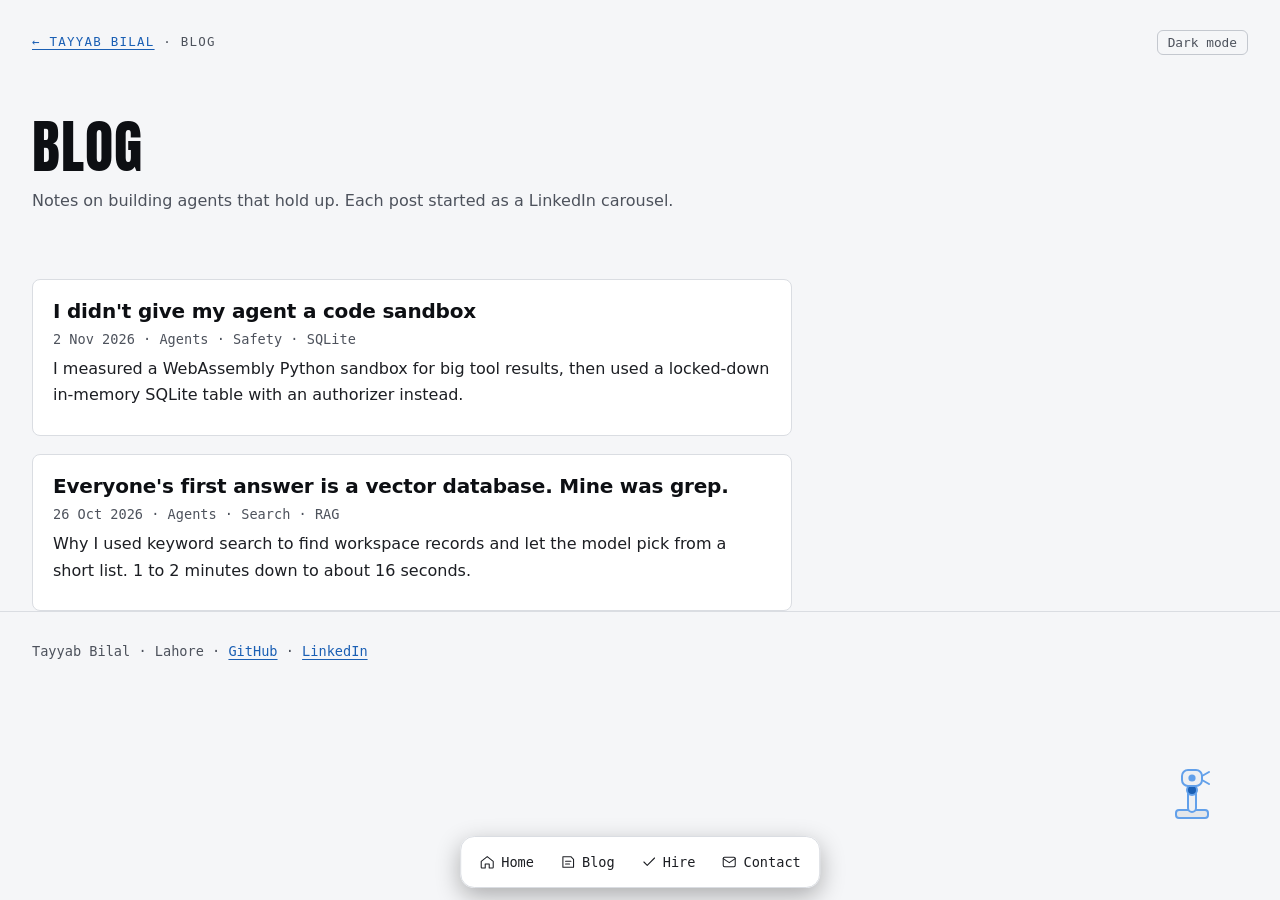
==== blog/index.html @ d3e5bed2 "Blog: posts page, grep-first and no-code-sandbox posts with slides, template; Latest writing on home" ====
<!doctype html>
<html lang="en">
<head>
<meta charset="utf-8">
<meta name="viewport" content="width=device-width, initial-scale=1">
<title>Blog | Tayyab Bilal</title>
<meta name="description" content="Notes on building AI agents that act on real systems safely: search, sandboxes, evaluation and cost.">
<meta property="og:type" content="website">
<meta property="og:title" content="Blog | Tayyab Bilal">
<meta property="og:description" content="Notes on building AI agents that act on real systems safely: search, sandboxes, evaluation and cost.">
<meta property="og:url" content="https://tayyab-bilal.github.io/blog/index.html">
<meta property="og:image" content="https://tayyab-bilal.github.io/assets/og.png">
<meta property="og:image:width" content="1200">
<meta property="og:image:height" content="630">
<meta name="twitter:card" content="summary_large_image">
<meta name="bolt-api" content="https://bolt.tayyaib055766.workers.dev">
<meta name="theme-color" content="#121316">
<script>try{var t=localStorage.getItem("theme");if(t)document.documentElement.dataset.theme=t}catch(e){}</script>
<link rel="icon" href="../assets/favicon.svg" type="image/svg+xml">
<link rel="preconnect" href="https://fonts.googleapis.com">
<link rel="preconnect" href="https://fonts.gstatic.com" crossorigin>
<link href="https://fonts.googleapis.com/css2?family=Anton&family=Ubuntu+Sans:wght@400;500;600&family=Ubuntu+Sans+Mono:wght@400;500&display=swap" rel="stylesheet">
<link rel="stylesheet" href="../assets/style.css?v=20261102">
</head>
<body class="blog">
<a class="skip" href="#main">Skip to content</a>
<main id="main">
<div class="wrap">
  <div class="topbar" style="padding-top:20px"><p class="eyebrow label-mono"><a href="../index.html">&larr; Tayyab Bilal</a> · Blog</p><button class="theme-toggle" id="theme-toggle" type="button" aria-label="Switch light or dark theme">Light mode</button></div>
  <div class="blog-head">
    <h1>Blog</h1>
    <p class="lede">Notes on building agents that hold up. Each post started as a LinkedIn carousel.</p>
  </div>
  <!-- ADD NEW POSTS AT THE TOP of this list (newest first). Copy a whole <li>. -->
  <ul class="post-list">
      <li class="post panel hud">
        <h2><a href="no-code-sandbox.html">I didn't give my agent a code sandbox</a></h2>
        <p class="meta"><time datetime="2026-11-02">2 Nov 2026</time> · Agents · Safety · SQLite</p>
        <p>I measured a WebAssembly Python sandbox for big tool results, then used a locked-down in-memory SQLite table with an authorizer instead.</p>
      </li>
      <li class="post panel hud">
        <h2><a href="grep-first.html">Everyone's first answer is a vector database. Mine was grep.</a></h2>
        <p class="meta"><time datetime="2026-10-26">26 Oct 2026</time> · Agents · Search · RAG</p>
        <p>Why I used keyword search to find workspace records and let the model pick from a short list. 1 to 2 minutes down to about 16 seconds.</p>
      </li>
  </ul>
</div>
</main>
<footer>
  <div class="wrap">Tayyab Bilal · Lahore · <a href="https://github.com/Tayyab-Bilal">GitHub</a> · <a href="https://www.linkedin.com/in/tayyab-bilal-tdev/">LinkedIn</a></div>
</footer>
<nav class="dock" aria-label="Site">
  <a href="../index.html"><svg viewBox="0 0 24 24" aria-hidden="true"><path d="M3 11l9-7 9 7v9a1 1 0 0 1-1 1h-5v-6h-6v6H4a1 1 0 0 1-1-1z"/></svg><span>Home</span></a>
  <a href="../blog/index.html"><svg viewBox="0 0 24 24" aria-hidden="true"><path d="M4 4h12l4 4v12H4z"/><path d="M8 11h8M8 15h6"/></svg><span>Blog</span></a>
  <a href="../work.html"><svg viewBox="0 0 24 24" aria-hidden="true"><path d="M4 12l5 5L20 6"/></svg><span>Hire</span></a>
  <a href="../index.html#contact"><svg viewBox="0 0 24 24" aria-hidden="true"><rect x="3" y="5" width="18" height="14" rx="2"/><path d="M3 7l9 6 9-6"/></svg><span>Contact</span></a>
</nav>
<script src="../assets/blog.js"></script>
<script src="../assets/bolt-lines.js?v=20261031"></script>
<script src="../assets/pet.js?v=20261031"></script>
</body>
</html>
---- assets/style.css ----
/* Dark by default (soft charcoal), light mode via toggle or system setting. One Yaru blue accent family. */
:root {
  --bg: #121316;
  --surface: rgba(32, 34, 40, .78);
  --surface-solid: #1a1c21;
  --surface-2: #22252b;
  --surface-3: #2a2d34;
  --line: #30333b;
  --line-2: #3e424b;
  --text: #e6e6e6;
  --text-2: #c2c5cb;
  --white: #ffffff;
  --blue: #3584e4;
  --blue-light: #62a0ea;
  --blue-deep: #1a5fb4;
  --glow: rgba(53, 132, 228, .35);
  --amber: #e5a50a;
  --grid: rgba(255, 255, 255, .03);
  --link: #62a0ea;
  --dock-bg: rgba(26, 28, 33, .96);
  --display: "Anton", "Oswald", Impact, "Arial Narrow", sans-serif;
  --sans: "Ubuntu Sans", "Ubuntu", system-ui, -apple-system, "Segoe UI", sans-serif;
  --mono: "Ubuntu Sans Mono", "Ubuntu Mono", ui-monospace, Menlo, monospace;
  --dock-h: 52px;
  color-scheme: dark;
}
:root[data-theme="light"] {
  --bg: #f5f6f8; --surface: rgba(255, 255, 255, .9); --surface-solid: #ffffff; --surface-2: #eef0f3; --surface-3: #e3e6ea;
  --line: #dadde2; --line-2: #c4c8cf; --text: #1c1e23; --text-2: #4d525c; --white: #0d0f13;
  --glow: rgba(26, 95, 180, .18); --amber: #9a6700; --grid: rgba(0, 0, 0, .035); --link: #1a5fb4; --dock-bg: rgba(255, 255, 255, .97);
  color-scheme: light;
}
@media (prefers-color-scheme: light) {
  :root:not([data-theme="dark"]) {
    --bg: #f5f6f8; --surface: rgba(255, 255, 255, .9); --surface-solid: #ffffff; --surface-2: #eef0f3; --surface-3: #e3e6ea;
    --line: #dadde2; --line-2: #c4c8cf; --text: #1c1e23; --text-2: #4d525c; --white: #0d0f13;
    --glow: rgba(26, 95, 180, .18); --amber: #9a6700; --grid: rgba(0, 0, 0, .035); --link: #1a5fb4; --dock-bg: rgba(255, 255, 255, .97);
    color-scheme: light;
  }
}

* { box-sizing: border-box; }
html { -webkit-text-size-adjust: 100%; scroll-behavior: smooth; scroll-padding-bottom: calc(var(--dock-h) + 40px); }
@media (prefers-reduced-motion: reduce) { html { scroll-behavior: auto; } }
body {
  margin: 0; background: var(--bg); color: var(--text);
  font: 16px/1.65 var(--sans); overflow-wrap: break-word;
  padding-bottom: calc(var(--dock-h) + 40px + env(safe-area-inset-bottom));
}
a { color: var(--link); text-underline-offset: 3px; }
a:hover { text-decoration-thickness: 2px; }
:focus-visible { outline: 2px solid var(--blue-light); outline-offset: 3px; border-radius: 3px; box-shadow: 0 0 0 5px var(--glow); }
img { max-width: 100%; height: auto; display: block; }
code, .mono { font-family: var(--mono); font-size: .92em; }

.wrap { max-width: 1280px; margin: 0 auto; padding: 0 16px; }
@media (min-width: 720px) { .wrap { padding: 0 32px; } }

.skip { position: absolute; left: -999px; top: 8px; background: var(--surface-solid); padding: 8px 12px; z-index: 30; }
.skip:focus { left: 8px; }

h1, h2, h3 { margin: 0; line-height: 1.1; }
h1 { font-family: var(--display); font-weight: 400; text-transform: uppercase; letter-spacing: .02em; font-size: clamp(2.8rem, 8vw, 5.4rem); line-height: .95; color: var(--white); }
h2 { font-family: var(--sans); font-weight: 600; font-size: clamp(1.6rem, 4vw, 2.1rem); letter-spacing: -.01em; margin-bottom: 10px; color: var(--white); }
h3 { font-family: var(--sans); font-weight: 600; font-size: 1.2rem; }
.label-mono, .kicker, legend, dl.report dt, .results-title {
  font-family: var(--mono); font-size: .78rem; text-transform: uppercase; letter-spacing: .1em; color: var(--text-2); font-weight: 400;
}
section { padding: 64px 0; position: relative; }
.lede { color: var(--text-2); max-width: 64ch; margin: 0 0 32px; }

/* Section divider: a short blue speed slash, then a hairline. */
section + section::before {
  content: ""; position: absolute; top: 0; left: 50%; width: min(1216px, calc(100% - 32px)); height: 2px;
  transform: translateX(-50%) skewX(-30deg);
  background: linear-gradient(90deg, var(--blue) 0 72px, transparent 72px 82px, var(--blue-deep) 82px 96px, transparent 96px 110px, var(--line) 110px 100%);
}

/* Hero */
.hero {
  padding: 72px 0 56px;
  background-image:
    radial-gradient(900px 520px at 78% 30%, rgba(53, 132, 228, .16), transparent 70%),
    radial-gradient(600px 400px at 10% 0%, rgba(98, 160, 234, .07), transparent 70%),
    linear-gradient(var(--grid) 1px, transparent 1px), linear-gradient(90deg, var(--grid) 1px, transparent 1px);
  background-size: auto, auto, 40px 40px, 40px 40px;
}
.hero-grid { display: grid; gap: 40px; align-items: center; }
@media (min-width: 1100px) { .hero-grid { grid-template-columns: 1.05fr .95fr; gap: 56px; } }
.console { margin: 0; overflow: hidden; box-shadow: 0 30px 80px rgba(0, 0, 0, .35), 0 0 0 1px rgba(98, 160, 234, .12); }
.console-bar { display: flex; align-items: center; gap: 7px; padding: 10px 14px; border-bottom: 1px solid var(--line); background: var(--surface-2); }
.console-bar span { width: 10px; height: 10px; border-radius: 50%; background: var(--line-2); }
.console-bar span:first-child { background: var(--blue); }
.console-bar em { margin-left: auto; font: .75rem var(--mono); font-style: normal; color: var(--text-2); }
.console-lines { list-style: none; margin: 0; padding: 18px 20px 20px; font: .9rem/1.6 var(--mono); }
.console-lines li { padding: 5px 0 5px 26px; position: relative; color: var(--text); }
.console-lines li::before { position: absolute; left: 0; width: 18px; text-align: center; content: "›"; color: var(--text-2); }
.console-lines li.ok::before { content: "✓"; color: #57e389; }
.console-lines li.hold::before { content: "⏸"; color: var(--amber); }
.console-lines li.block::before { content: "✕"; color: #f66151; }
.console-lines li.done { margin-top: 6px; padding-top: 10px; border-top: 1px dashed var(--line-2); }
.console-lines li.done::before { content: "●"; color: var(--link); top: 10px; }
.console-lines b { color: var(--white); font-weight: 500; }
@media (prefers-reduced-motion: no-preference) {
  .console-lines li { opacity: 0; animation: line-in .35s ease-out forwards; }
  .console-lines li:nth-child(1) { animation-delay: .3s; } .console-lines li:nth-child(2) { animation-delay: .7s; }
  .console-lines li:nth-child(3) { animation-delay: 1.1s; } .console-lines li:nth-child(4) { animation-delay: 1.5s; }
  .console-lines li:nth-child(5) { animation-delay: 1.9s; } .console-lines li:nth-child(6) { animation-delay: 2.6s; }
  .console-lines li:nth-child(7) { animation-delay: 3.0s; } .console-lines li:nth-child(8) { animation-delay: 3.5s; }
  @keyframes line-in { from { opacity: 0; transform: translateX(-6px); } to { opacity: 1; transform: none; } }
}
.topbar { display: flex; justify-content: space-between; align-items: center; gap: 12px; margin: 0 0 14px; }
.hero .eyebrow { margin: 0; }
.theme-toggle { font: .8rem var(--mono); color: var(--text-2); background: transparent; border: 1px solid var(--line-2); border-radius: 6px; padding: 4px 10px; cursor: pointer; white-space: nowrap; }
.theme-toggle:hover { color: var(--text); background: var(--surface-2); }
.hero .history { color: var(--text-2); font-size: .95rem; margin: 0 0 20px; }
.hero .history strong { color: var(--text); font-weight: 600; }
.case .outcome { margin: 10px 0 0; max-width: 70ch; }
.case .outcome strong { color: var(--white); }
.strip { list-style: none; counter-reset: s; margin: 0; padding: 0; display: grid; gap: 10px; }
@media (min-width: 720px) { .strip { grid-template-columns: repeat(auto-fit, minmax(0, 1fr)); grid-auto-flow: column; } }
.strip li { counter-increment: s; background: var(--surface-2); border: 1px solid var(--line); border-radius: 8px; padding: 12px 14px; font-size: .95rem; line-height: 1.45; }
.strip li::before { content: counter(s); display: block; font: 600 .8rem var(--mono); color: var(--link); margin-bottom: 4px; }
.fulldiag { display: inline-block; margin-top: 10px; font-size: .9rem; }
:root[data-theme="light"] .diagram { background: #fff; } :root[data-theme="light"] .diagram img { filter: invert(1) hue-rotate(180deg); }
@media (prefers-color-scheme: light) { :root:not([data-theme="dark"]) .diagram { background: #fff; } :root:not([data-theme="dark"]) .diagram img { filter: invert(1) hue-rotate(180deg); } }
.case .plain { margin: 8px 0 0; color: var(--text); font-size: 1.02rem; max-width: 70ch; border-left: 3px solid var(--blue); padding-left: 12px; }
.hero .role { font-size: clamp(1.15rem, 2.6vw, 1.45rem); font-weight: 500; margin: 16px 0 8px; max-width: 40ch; }
.hero .sub { color: var(--text-2); max-width: 62ch; margin: 0 0 22px; }
.chips { display: flex; flex-wrap: wrap; gap: 8px; list-style: none; padding: 0; margin: 0 0 24px; }
.chips li { font-family: var(--mono); font-size: .85rem; border: 1px solid var(--line-2); border-radius: 4px; padding: 3px 10px; }
.btns { display: flex; flex-wrap: wrap; gap: 10px; }
.btn {
  display: inline-block; padding: 8px 18px; border-radius: 6px; text-decoration: none;
  border: 1px solid var(--line-2); color: var(--text); background: var(--surface-2); cursor: pointer; font: 500 1rem var(--sans);
}
.btn:hover { background: var(--surface-3); }
.btn.primary { background: var(--blue-deep); color: #fff; border-color: var(--blue-deep); }
.btn.primary:hover { background: #164f97; border-color: #164f97; }

.results-title { margin: 44px 0 12px; }
.results { display: grid; gap: 14px; list-style: none; padding: 0; margin: 0; }
@media (min-width: 820px) { .results { grid-template-columns: repeat(3, 1fr); } }
.result { display: flex; flex-direction: column; padding: 18px 20px; }
.result .big { font-family: var(--sans); font-weight: 700; font-size: 1.75rem; line-height: 1.15; color: var(--white); letter-spacing: -.01em; }
.result p { margin: 8px 0 12px; }
.result .src { margin-top: auto; font-size: .86rem; color: var(--text-2); }

/* Panels with 1px edges. No backdrop blur: it repaints on every scroll and window switch. */
.panel { background-color: var(--surface-solid); border: 1px solid var(--line); border-radius: 8px; }

/* Focus bracket: corners snap onto the card you hover or focus. */
.hud { position: relative; }
.hud::before, .hud::after {
  content: ""; position: absolute; width: 14px; height: 14px; pointer-events: none;
  border-color: var(--blue-light); opacity: 0;
  transition: top .16s ease-out, left .16s ease-out, bottom .16s ease-out, right .16s ease-out, opacity .16s;
}
.hud::before { top: -9px; left: -9px; border-top: 2px solid; border-left: 2px solid; }
.hud::after { bottom: -9px; right: -9px; border-bottom: 2px solid; border-right: 2px solid; }
.hud:hover::before, .hud:focus-within::before { top: -3px; left: -3px; opacity: 1; }
.hud:hover::after, .hud:focus-within::after { bottom: -3px; right: -3px; opacity: 1; }
@media (prefers-reduced-motion: reduce) { .hud::before, .hud::after { transition: none; } }

/* Case studies */
.case { padding: 20px; margin-bottom: 28px; }
@media (min-width: 720px) { .case { padding: 32px; } }
.case header { margin-bottom: 18px; }
.case .kicker { margin: 0 0 6px; }
.case h3 { font-size: 1.35rem; }
.case-grid { display: grid; gap: 24px; }
.case-grid > * { min-width: 0; }
dl.report { margin: 0; display: grid; gap: 6px 32px; }
@media (min-width: 900px) { dl.report { grid-template-columns: 170px 1fr; } }
dl.report dt { padding-top: 3px; }
dl.report dd { margin: 0 0 10px; }
dl.report ul { margin: 0; padding-left: 18px; }
dl.report li + li { margin-top: 4px; }
figure { margin: 0; }
.diagram { display: block; background: #161616; border: 1px solid var(--line); border-radius: 6px; padding: 14px; }
.diagram:hover { border-color: var(--blue-deep); }
.diagram img { margin: 0 auto; width: 100%; }
figcaption { font-size: .82rem; color: var(--text-2); margin-top: 8px; font-family: var(--mono); }
.readcode { display: inline-block; margin-top: 18px; font-weight: 500; }

/* Repo grid */
.repos { display: grid; gap: 12px; list-style: none; padding: 0; margin: 0; }
@media (min-width: 640px) { .repos { grid-template-columns: repeat(2, 1fr); } }
@media (min-width: 960px) { .repos { grid-template-columns: repeat(3, 1fr); } }
.repo { padding: 18px; display: flex; flex-direction: column; gap: 8px; }
.repo h3 { font-family: var(--mono); font-size: 1rem; }
.repo p { margin: 0; color: var(--text-2); font-size: .95rem; }
.repo .meta { margin-top: auto; display: flex; justify-content: space-between; gap: 8px; font-size: .88rem; padding-top: 8px; border-top: 1px solid var(--line); }

/* Demo */
.demo { padding: 20px; display: grid; gap: 24px; }
@media (min-width: 860px) { .demo { grid-template-columns: 1fr 1.15fr; padding: 32px; } }
fieldset { border: 0; padding: 0; margin: 0 0 20px; min-width: 0; }
legend { margin-bottom: 10px; }
.opts { display: flex; flex-wrap: wrap; gap: 8px; }
.opts label { position: relative; }
.opts input { position: absolute; opacity: 0; width: 1px; height: 1px; }
.opts span {
  display: inline-block; padding: 5px 12px; border: 1px solid var(--line-2); border-radius: 6px; cursor: pointer;
  font-size: .92rem; background: var(--surface-2); color: var(--text); line-height: 1.3;
}
.opts span b { display: block; font-weight: 600; }
.opts span small { display: block; margin-top: 2px; font-size: .78rem; color: var(--text-2); }
.opts input:checked + span small { color: rgba(255, 255, 255, .85); }
.recap { margin: 0 0 12px; color: var(--text-2); font-size: .92rem; }
.steps { margin-top: 16px; padding-left: 19px; }
.steps summary { cursor: pointer; color: var(--link); font-size: .9rem; }
.steps summary:focus-visible { outline: 2px solid var(--blue-light); outline-offset: 3px; }
.steps .term { margin-top: 10px; }
.opts span:hover { background: var(--surface-3); }
.opts input:checked + span { background: var(--blue-deep); border-color: var(--blue-deep); color: #fff; }
.opts input:focus-visible + span { outline: 2px solid var(--blue-light); outline-offset: 3px; }
.verdict { border-left: 3px solid var(--blue-light); padding: 2px 0 2px 16px; }
.verdict .label { font-family: var(--sans); font-weight: 700; font-size: 1.6rem; line-height: 1.2; color: var(--white); }
.verdict[data-kind="run"] .label { text-shadow: 0 0 18px var(--glow); }
.verdict[data-kind="hold"] { border-left-style: dashed; }
.verdict[data-kind="block"] { border-color: var(--amber); } .verdict[data-kind="block"] .label { color: var(--amber); }
.verdict[data-kind="down"] { border-color: var(--line-2); } .verdict[data-kind="down"] .label { color: var(--text-2); }
.verdict p { margin: 6px 0 0; }
.term {
  background: #000; border: 1px solid var(--line); border-radius: 6px; padding: 12px 14px; margin-top: 16px;
  font-family: var(--mono); font-size: .84rem; color: #aaaaaa; line-height: 1.55;
}
.term ol { list-style: none; margin: 0; padding: 0; }
.term li::before { content: "$ "; color: var(--blue-light); }
.term .out { margin: 10px 0 0; padding-top: 10px; border-top: 1px solid #1c1c1c; white-space: pre-wrap; }
.term .out::before { content: "> "; color: var(--blue-light); }

/* Experience */
.jobs { list-style: none; padding: 0; margin: 0; display: grid; gap: 22px; }
.job { display: grid; gap: 2px 28px; }
@media (min-width: 720px) { .job { grid-template-columns: 190px 1fr; } }
.job .when { font-family: var(--mono); font-size: .85rem; color: var(--text-2); padding-top: 3px; }
.job h3 { font-size: 1.1rem; }
.job p { margin: 4px 0 0; color: var(--text-2); }

/* Writing + contact */
.post { padding: 20px; max-width: 720px; }
.post p { margin: 6px 0; }
.post .meta { color: var(--text-2); font-family: var(--mono); font-size: .85rem; }
.contact-row { display: flex; flex-wrap: wrap; align-items: center; gap: 10px; margin-bottom: 8px; }
.email { font-family: var(--mono); font-size: 1.05rem; user-select: all; background: var(--surface-solid); border: 1px solid var(--line-2); border-radius: 6px; padding: 7px 12px; }
.status { color: var(--text-2); font-size: .9rem; min-height: 1.4em; margin: 0 0 14px; }

footer { padding: 28px 0 8px; color: var(--text-2); font-size: .85rem; font-family: var(--mono); border-top: 1px solid var(--line); }

/* Floating bottom dock, like his desktop. Hidden on the first screen so it never covers the hero. */
.dock { transition: opacity .2s, transform .2s; }
.dock.away { opacity: 0; pointer-events: none; transform: translate(-50%, 20px); }
.dock {
  position: fixed; left: 50%; transform: translateX(-50%); z-index: 20;
  bottom: calc(12px + env(safe-area-inset-bottom));
  display: flex; gap: 2px; padding: 6px; max-width: calc(100vw - 24px);
  background: var(--dock-bg); border: 1px solid var(--line); border-radius: 14px;
  box-shadow: 0 8px 24px rgba(0, 0, 0, .3);
}
.dock a {
  display: flex; align-items: center; gap: 6px; height: 38px; padding: 0 12px; border-radius: 9px;
  color: var(--text); text-decoration: none; font: .85rem var(--mono); white-space: nowrap;
}
.dock a:hover { background: var(--surface-3); }
.dock svg { width: 16px; height: 16px; flex: none; stroke: currentColor; fill: none; stroke-width: 1.6; stroke-linecap: round; stroke-linejoin: round; }
@media (max-width: 559px) {
  .dock a { padding: 0 11px; }
  .dock a span { position: absolute; width: 1px; height: 1px; overflow: hidden; clip: rect(0 0 0 0); white-space: nowrap; }
}

details summary { cursor: pointer; color: var(--link); font-weight: 500; }
details[open] summary { margin-bottom: 6px; }
details p { margin: 0; }

/* Small screens: labels would be unreadable, so show a link to the full diagram instead. */
@media (max-width: 719px) {
  .diagram { padding: 12px; }
  .diagram { overflow-x: auto; }
  .diagram img { min-width: 520px; }

  body { padding-bottom: calc(var(--dock-h) + 72px + env(safe-area-inset-bottom)); }
}

/* Agents on duty: small bots cycling through what each system does. */
.hero-side { display: grid; gap: 14px; }
.crew { padding: 0; }
.crew::before { display: none; }
.crew-title { margin: 4px 0 8px; }
.crew ul { list-style: none; margin: 0; padding: 0; display: grid; grid-template-columns: repeat(2, minmax(0, 1fr)); gap: 10px; }
.agent { display: flex; gap: 10px; align-items: center; padding: 10px 12px; background: var(--surface); border: 1px solid var(--line); border-radius: 10px; min-width: 0; }
.agent div { min-width: 0; display: grid; gap: 2px; }
.agent b { font: 600 .85rem var(--sans); color: var(--white); }
.agent .what { font: .75rem/1.35 var(--mono); color: var(--text-2); min-height: 2.7em; }
.agent .bar { display: block; height: 2px; border-radius: 2px; background: var(--line); overflow: hidden; position: relative; }
.agent .bar::after { content: ""; position: absolute; inset: 0; width: 35%; background: var(--blue-light); }
.bot { width: 38px; height: 38px; flex: none; fill: none; stroke: var(--blue-light); stroke-width: 2; stroke-linecap: round; }
.bot rect:first-of-type { fill: rgba(53, 132, 228, .12); }
.bot .eyes rect { fill: var(--blue-light); stroke: none; transform-origin: center 20px; }
.bot .ant { fill: var(--blue-light); stroke: none; }
.agent[data-agent="gate"] .bot { stroke: var(--amber); } .agent[data-agent="gate"] .bot .eyes rect, .agent[data-agent="gate"] .bot .ant { fill: var(--amber); }
.agent[data-agent="gate"] .bar::after { background: var(--amber); }
@media (prefers-reduced-motion: no-preference) {
  .bot .eyes rect { animation: blink 4s infinite; }
  .agent:nth-child(2) .eyes rect { animation-delay: 1.3s; } .agent:nth-child(3) .eyes rect { animation-delay: 2.1s; } .agent:nth-child(4) .eyes rect { animation-delay: .6s; }
  .bot .ant { animation: ping 1.6s ease-in-out infinite; }
  .bot { animation: bob 3s ease-in-out infinite; }
  .agent:nth-child(even) .bot { animation-delay: 1.5s; }
  .agent .bar::after { animation: work 1.8s ease-in-out infinite; }
  .agent .what { transition: opacity .25s; }
  .agent .what.fade { opacity: 0; }
  @keyframes blink { 0%, 92%, 100% { transform: scaleY(1); } 95% { transform: scaleY(.1); } }
  @keyframes ping { 50% { opacity: .3; } }
  @keyframes bob { 50% { transform: translateY(-2px); } }
  @keyframes work { from { transform: translateX(-100%); } to { transform: translateX(300%); } }
}
@media (max-width: 459px) { .crew ul { grid-template-columns: 1fr; } }

/* Bolt, the pet robot arm. */
.pet { position: fixed; left: 0; top: 0; z-index: 25; width: 64px; height: 64px; cursor: pointer; will-change: transform; contain: layout style; }
.pet.parked { left: auto; top: auto; right: 12px; bottom: calc(var(--dock-h) + 30px + env(safe-area-inset-bottom)); }
.pet svg { width: 64px; height: 64px; overflow: visible; }
.pet-body { fill: var(--surface-2); stroke: var(--blue-light); stroke-width: 2; stroke-linecap: round; }
.pet-base { fill: var(--surface-3); }
.pet-joint { fill: var(--blue-deep); }
.pet-eye { fill: var(--blue-light); stroke: none; }
.pet-claw { fill: none; }
.pet-arm { transform-origin: 32px 52px; }
.pet-head { transform-origin: 32px 30px; }
/* Drowsy, then asleep, then waking: the state classes carry their own transitions (the arm's lean is written inline per frame, so no permanent one). */
.pet.drowsy .pet-eye, .pet.asleep .pet-eye { transform: scaleY(.5); transform-origin: 32px 18px; transition: transform .9s ease-in-out; }
.pet.asleep .pet-eye { transform: scaleY(.15); fill: var(--text-2); transition-duration: .9s; }
.pet.drowsy .pet-arm { transform: rotate(12deg) !important; transition: transform 1.2s ease-in-out; }
.pet.asleep .pet-arm { transform: rotate(28deg) !important; transition: transform .9s ease-in-out; }
.pet.waking .pet-eye { transform-origin: 32px 18px; transition: transform .15s ease-out; }
.pet-bubble { position: absolute; bottom: 30px; left: 60px; display: flex; align-items: flex-start; gap: 6px; max-width: 230px; width: max-content;
  padding: 7px 8px 7px 11px; border-radius: 10px 10px 10px 2px; background: var(--surface-solid); border: 1px solid var(--line-2);
  font: .78rem/1.35 var(--mono); color: var(--text); box-shadow: 0 8px 24px rgba(0, 0, 0, .3);
  opacity: 0; transform: translateY(4px); transition: opacity .2s, transform .2s; pointer-events: none; }
.pet.talking .pet-bubble { opacity: 1; transform: none; }
/* See-through except "ask me" until the user touches Bolt, so the bubble never traps the cursor. */
.pet.talking .pet-ask, .pet.talking.reach .pet-bubble { pointer-events: auto; }
.pet-bubble .pet-ask { flex: none; border: 1px solid var(--blue-deep); background: rgba(26, 95, 180, .25); color: var(--text); border-radius: 6px; cursor: pointer; font: 500 .72rem var(--sans); padding: 2px 7px; align-self: center; }
.pet-bubble .pet-ask:hover { background: var(--blue-deep); color: #fff; }
@media (prefers-reduced-motion: no-preference) {
  .pet-head { animation: pet-look 5s ease-in-out infinite; }
  .pet.dizzy svg { animation: pet-dizzy .6s linear 2; }
  .pet.spin svg { animation: pet-spin .7s ease-in-out; }
  .pet.drowsy .pet-head { animation: pet-nod 1s ease-in-out; }
  .pet.drowsy .pet-eye { animation: pet-heavy 1s ease-in-out forwards; }
  .pet.asleep .pet-eye { animation: pet-close .9s ease-in-out forwards; }
  .pet.waking .pet-head { animation: pet-shake .6s ease-in-out; }
  .pet.waking .pet-eye { animation: pet-pop .35s ease-out; }
  @keyframes pet-nod { 0%, 100% { transform: rotate(0); } 30% { transform: rotate(9deg); } 45% { transform: rotate(1deg); } 75% { transform: rotate(12deg); } }
  @keyframes pet-heavy { 0% { transform: scaleY(1); } 35%, 75%, 100% { transform: scaleY(.5); } 55% { transform: scaleY(.3); } }
  @keyframes pet-close { from { transform: scaleY(.5); } to { transform: scaleY(.15); } }
  @keyframes pet-shake { 0% { transform: rotate(0); } 20% { transform: rotate(-12deg); } 40% { transform: rotate(12deg); } 60% { transform: rotate(-8deg); } 80% { transform: rotate(6deg); } 100% { transform: rotate(0); } }
  @keyframes pet-pop { 0% { transform: scaleY(.15); } 60% { transform: scaleY(1.15); } 100% { transform: scaleY(1); } }
  .pet.asleep .pet-head { animation: pet-snore 2.4s ease-in-out infinite; }
  @keyframes pet-look { 0%, 70%, 100% { transform: rotate(0); } 78% { transform: rotate(-14deg); } 86% { transform: rotate(10deg); } }
  @keyframes pet-dizzy { 25% { transform: rotate(-12deg); } 75% { transform: rotate(12deg); } }
  @keyframes pet-spin { to { transform: rotate(360deg); } }
  @keyframes pet-snore { 50% { transform: translateY(2px) rotate(4deg); } }
}
.pet-chat { position: absolute; bottom: 0; left: 60px; width: 260px; display: none; grid-template-columns: 1fr auto; gap: 6px; padding: 10px; border-radius: 10px;
  background: var(--surface-solid); border: 1px solid var(--line-2); box-shadow: 0 12px 32px rgba(0, 0, 0, .35); cursor: default; }
.pet.chatting .pet-chat { display: grid; }
.pet-answer { grid-column: 1 / -1; margin: 0 0 4px; font: .8rem/1.45 var(--mono); color: var(--text); }
.pet-chat input { min-width: 0; font: .82rem var(--sans); color: var(--text); background: var(--surface-2); border: 1px solid var(--line-2); border-radius: 6px; padding: 5px 8px; }
.pet-chat button { font: 500 .8rem var(--sans); color: #fff; background: var(--blue-deep); border: 0; border-radius: 6px; padding: 0 10px; cursor: pointer; }
/* Near the right edge, the bubble and chat flip to Bolt's left so they stay on screen. */
.pet.flip .pet-bubble { left: auto; right: 60px; border-radius: 10px 10px 2px 10px; }
.pet.flip .pet-chat { left: auto; right: 60px; }
.pet.parked .pet-bubble { left: auto; right: 0; bottom: 66px; }
.pet.parked .pet-chat { left: auto; right: 0; bottom: 66px; }
/* Looping animations stop when nobody can see them (tab hidden or hero scrolled away). */
.calm .agent *, .calm .agent .bar::after, .calm .console-lines li, .calm .pet-head { animation-play-state: paused !important; }

/* Availability, systems grid, job tags */
.avail { display: flex; align-items: center; gap: 8px; margin: -8px 0 18px; font-size: .95rem; color: var(--text); }
.avail .dot { width: 8px; height: 8px; border-radius: 50%; background: #57e389; box-shadow: 0 0 0 4px rgba(87, 227, 137, .15); flex: none; }
.systems { list-style: none; padding: 0; margin: 0 0 40px; display: grid; gap: 12px; grid-template-columns: repeat(auto-fill, minmax(min(100%, 340px), 1fr)); }
.systems a { display: grid; gap: 4px; height: 100%; padding: 16px 18px; border: 1px solid var(--line); border-radius: 10px; background: var(--surface-solid); text-decoration: none; color: var(--text); transition: border-color .15s, transform .15s; }
.systems a:hover { border-color: var(--blue-deep); transform: translateY(-2px); }
.systems li:last-child { grid-column: 1 / -1; } /* odd card out fills its row */
.systems b { font-size: 1.05rem; color: var(--white); }
.systems .num { font: 1rem var(--sans); color: var(--text-2); }
.badge { justify-self: start; font: .7rem var(--mono); text-transform: uppercase; letter-spacing: .08em; padding: 2px 8px; border-radius: 99px; border: 1px solid; }
.badge.live { color: #57e389; border-color: rgba(87, 227, 137, .4); }
.badge.pre { color: var(--amber); border-color: rgba(229, 165, 10, .45); }
.badge.oss { color: var(--link); border-color: rgba(98, 160, 234, .45); }
:root[data-theme="light"] .badge.live { color: #1a7f45; } :root[data-theme="light"] .avail .dot { background: #1a7f45; }
.sub-h { font-size: 1.3rem; margin: 0 0 16px; }
.tags { list-style: none; padding: 0; margin: 8px 0 0; display: flex; flex-wrap: wrap; gap: 6px; }
.tags li { font: .75rem var(--mono); color: var(--text-2); border: 1px solid var(--line-2); border-radius: 4px; padding: 1px 7px; }

/* Work with me page */
.h1-work { font-size: clamp(2.2rem, 5.4vw, 4rem); line-height: 1.02; max-width: 18ch; margin-top: 8px; }
.pains { list-style: none; padding: 0; margin: 0; display: grid; gap: 10px; grid-template-columns: repeat(auto-fit, minmax(260px, 1fr)); }
.pains li { padding: 16px 18px 16px 44px; position: relative; border: 1px solid var(--line); border-radius: 10px; background: var(--surface-solid); }
.pains li::before { content: "?"; position: absolute; left: 16px; top: 15px; font: 600 1rem var(--mono); color: var(--amber); }
.offers { list-style: none; padding: 0; margin: 0; display: grid; gap: 14px; }
@media (min-width: 900px) { .offers { grid-template-columns: repeat(3, 1fr); } }
.offers li { padding: 22px; display: flex; flex-direction: column; gap: 8px; }
.offers .n { font: 600 1.6rem var(--sans); color: var(--link); }
.offers p { margin: 0; color: var(--text-2); }
.offers .proof { margin-top: auto; padding-top: 12px; border-top: 1px solid var(--line); color: var(--text); font-size: .93rem; }
.steps { counter-reset: st; list-style: none; padding: 0; margin: 0 0 28px; display: grid; gap: 10px; max-width: 760px; }
.steps li { counter-increment: st; position: relative; padding: 4px 0 4px 48px; color: var(--text-2); }
.steps li::before { content: counter(st); position: absolute; left: 0; top: 2px; width: 32px; height: 32px; border-radius: 50%; display: grid; place-items: center; background: var(--blue-deep); color: #fff; font: 600 .9rem var(--sans); }
.steps b { color: var(--text); }

/* Blog */
.blog-head { padding: 40px 0 8px; }
.blog-head h1 { font-size: clamp(2rem, 6vw, 3.6rem); margin-bottom: 14px; }
.post-list { list-style: none; margin: 24px 0 0; padding: 0; display: grid; gap: 18px; max-width: 760px; }
.post-list .post { max-width: none; }
.post-list h2, .post-list h3 { font-size: 1.25rem; margin: 0 0 4px; }
.post-list h2 a, .post-list h3 a { color: var(--white); text-decoration: none; }
.post-list h2 a:hover, .post-list h3 a:hover { color: var(--link); }
.article { max-width: 720px; padding: 32px 0 24px; }
.article h1 { font-family: var(--sans); text-transform: none; font-weight: 600; letter-spacing: -.01em; font-size: clamp(1.8rem, 5vw, 2.6rem); line-height: 1.15; margin: 6px 0 10px; }
.article .meta { color: var(--text-2); font: .85rem var(--mono); margin: 0 0 18px; }
.article .body p { margin: 0 0 1em; font-size: 1.05rem; line-height: 1.65; }
.article h2 { font-size: 1.3rem; margin: 36px 0 12px; }
.slides { display: grid; gap: 16px; margin: 0; padding: 0; list-style: none; }
.slides figure { margin: 0; }
.slides img { display: block; width: 100%; height: auto; border: 1px solid var(--line); border-radius: 8px; background: var(--surface-solid); }
.refs { padding-left: 20px; }
.refs li { margin: 0 0 8px; overflow-wrap: anywhere; }
.article .btns { margin-top: 28px; }
body.blog { padding-bottom: calc(var(--dock-h) + 40px + env(safe-area-inset-bottom)); }
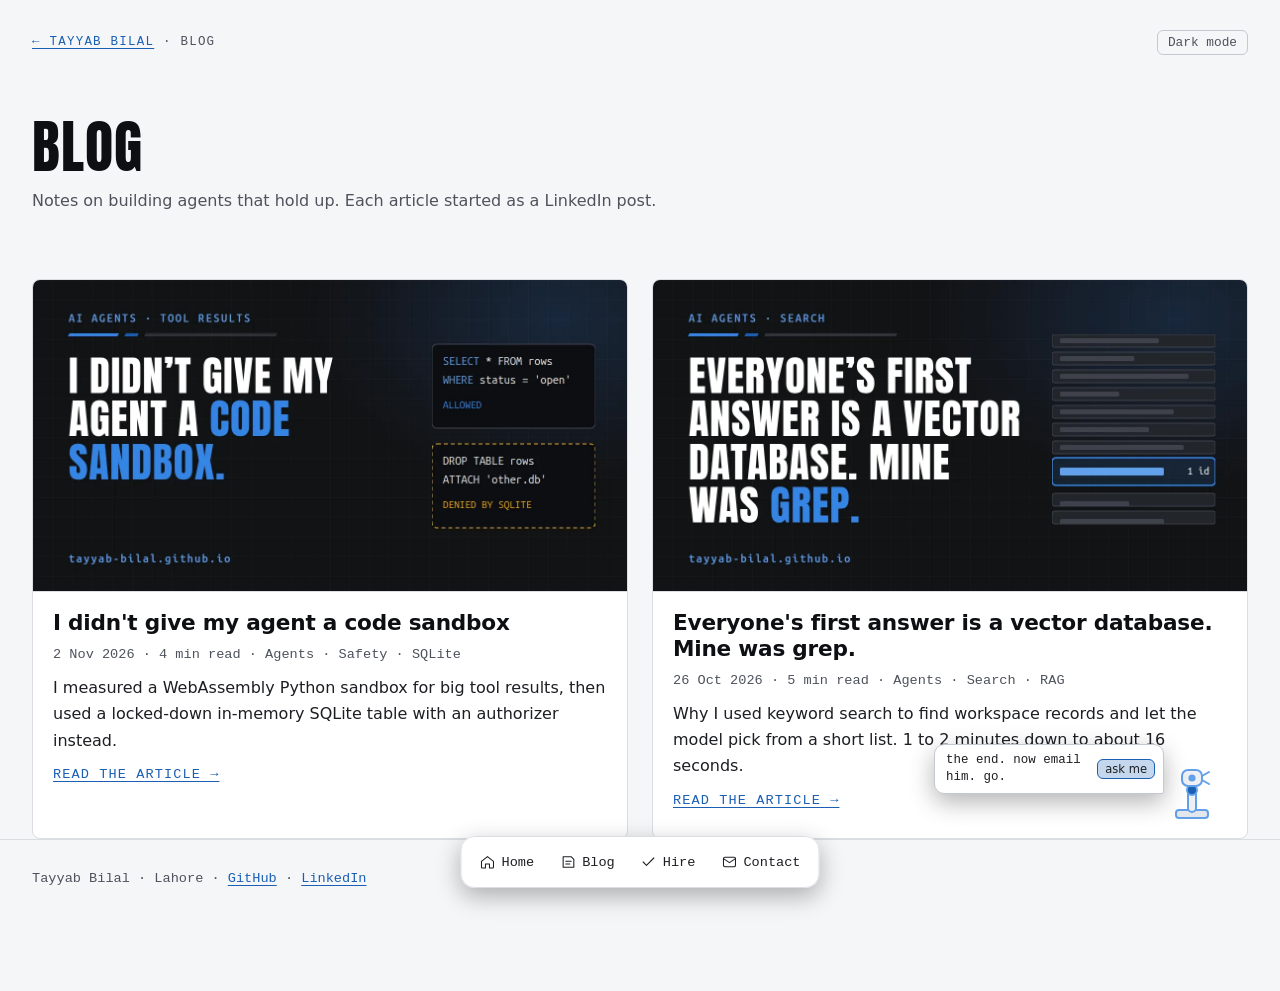
==== commit ce07f561: "Blog: posts rewritten as web articles with own diagrams, code, tables and covers; slide galleries re" ====
--- a/blog/index.html
+++ b/blog/index.html
@@ -20,7 +20,7 @@
 <link rel="preconnect" href="https://fonts.googleapis.com">
 <link rel="preconnect" href="https://fonts.gstatic.com" crossorigin>
 <link href="https://fonts.googleapis.com/css2?family=Anton&family=Ubuntu+Sans:wght@400;500;600&family=Ubuntu+Sans+Mono:wght@400;500&display=swap" rel="stylesheet">
-<link rel="stylesheet" href="../assets/style.css?v=20261102">
+<link rel="stylesheet" href="../assets/style.css?v=20261103">
 </head>
 <body class="blog">
 <a class="skip" href="#main">Skip to content</a>
@@ -29,19 +29,27 @@
   <div class="topbar" style="padding-top:20px"><p class="eyebrow label-mono"><a href="../index.html">&larr; Tayyab Bilal</a> · Blog</p><button class="theme-toggle" id="theme-toggle" type="button" aria-label="Switch light or dark theme">Light mode</button></div>
   <div class="blog-head">
     <h1>Blog</h1>
-    <p class="lede">Notes on building agents that hold up. Each post started as a LinkedIn carousel.</p>
+    <p class="lede">Notes on building agents that hold up. Each article started as a LinkedIn post.</p>
   </div>
   <!-- ADD NEW POSTS AT THE TOP of this list (newest first). Copy a whole <li>. -->
-  <ul class="post-list">
+  <ul class="post-list cards">
       <li class="post panel hud">
-        <h2><a href="no-code-sandbox.html">I didn't give my agent a code sandbox</a></h2>
-        <p class="meta"><time datetime="2026-11-02">2 Nov 2026</time> · Agents · Safety · SQLite</p>
-        <p>I measured a WebAssembly Python sandbox for big tool results, then used a locked-down in-memory SQLite table with an authorizer instead.</p>
+        <a class="cover" href="no-code-sandbox.html" tabindex="-1" aria-hidden="true"><img src="../assets/blog/no-code-sandbox/cover.webp" width="1200" height="630" loading="lazy" decoding="async" alt="Cover: I didn't give my agent a code sandbox"></a>
+        <div class="pb">
+          <h2><a href="no-code-sandbox.html">I didn't give my agent a code sandbox</a></h2>
+          <p class="meta"><time datetime="2026-11-02">2 Nov 2026</time> · 4 min read · Agents · Safety · SQLite</p>
+          <p>I measured a WebAssembly Python sandbox for big tool results, then used a locked-down in-memory SQLite table with an authorizer instead.</p>
+          <p><a class="more" href="no-code-sandbox.html">Read the article &rarr;</a></p>
+        </div>
       </li>
       <li class="post panel hud">
-        <h2><a href="grep-first.html">Everyone's first answer is a vector database. Mine was grep.</a></h2>
-        <p class="meta"><time datetime="2026-10-26">26 Oct 2026</time> · Agents · Search · RAG</p>
-        <p>Why I used keyword search to find workspace records and let the model pick from a short list. 1 to 2 minutes down to about 16 seconds.</p>
+        <a class="cover" href="grep-first.html" tabindex="-1" aria-hidden="true"><img src="../assets/blog/grep-first/cover.webp" width="1200" height="630" loading="lazy" decoding="async" alt="Cover: Everyone's first answer is a vector database. Mine was grep."></a>
+        <div class="pb">
+          <h2><a href="grep-first.html">Everyone's first answer is a vector database. Mine was grep.</a></h2>
+          <p class="meta"><time datetime="2026-10-26">26 Oct 2026</time> · 5 min read · Agents · Search · RAG</p>
+          <p>Why I used keyword search to find workspace records and let the model pick from a short list. 1 to 2 minutes down to about 16 seconds.</p>
+          <p><a class="more" href="grep-first.html">Read the article &rarr;</a></p>
+        </div>
       </li>
   </ul>
 </div>
--- a/assets/style.css
+++ b/assets/style.css
@@ -18,6 +18,10 @@
   --grid: rgba(255, 255, 255, .03);
   --link: #62a0ea;
   --dock-bg: rgba(26, 28, 33, .96);
+  --code-bg: #0d0e11;
+  --blue-tint: rgba(53, 132, 228, .14);
+  --code-key: #62a0ea;
+  --code-fn: #e5a50a;
   --display: "Anton", "Oswald", Impact, "Arial Narrow", sans-serif;
   --sans: "Ubuntu Sans", "Ubuntu", system-ui, -apple-system, "Segoe UI", sans-serif;
   --mono: "Ubuntu Sans Mono", "Ubuntu Mono", ui-monospace, Menlo, monospace;
@@ -28,6 +32,7 @@
   --bg: #f5f6f8; --surface: rgba(255, 255, 255, .9); --surface-solid: #ffffff; --surface-2: #eef0f3; --surface-3: #e3e6ea;
   --line: #dadde2; --line-2: #c4c8cf; --text: #1c1e23; --text-2: #4d525c; --white: #0d0f13;
   --glow: rgba(26, 95, 180, .18); --amber: #9a6700; --grid: rgba(0, 0, 0, .035); --link: #1a5fb4; --dock-bg: rgba(255, 255, 255, .97);
+  --code-bg: #f0f2f5; --blue-tint: rgba(26, 95, 180, .09); --code-key: #1a5fb4; --code-fn: #9a6700;
   color-scheme: light;
 }
 @media (prefers-color-scheme: light) {
@@ -35,6 +40,7 @@
     --bg: #f5f6f8; --surface: rgba(255, 255, 255, .9); --surface-solid: #ffffff; --surface-2: #eef0f3; --surface-3: #e3e6ea;
     --line: #dadde2; --line-2: #c4c8cf; --text: #1c1e23; --text-2: #4d525c; --white: #0d0f13;
     --glow: rgba(26, 95, 180, .18); --amber: #9a6700; --grid: rgba(0, 0, 0, .035); --link: #1a5fb4; --dock-bg: rgba(255, 255, 255, .97);
+    --code-bg: #f0f2f5; --blue-tint: rgba(26, 95, 180, .09); --code-key: #1a5fb4; --code-fn: #9a6700;
     color-scheme: light;
   }
 }
@@ -419,15 +425,77 @@
 .post-list h2, .post-list h3 { font-size: 1.25rem; margin: 0 0 4px; }
 .post-list h2 a, .post-list h3 a { color: var(--white); text-decoration: none; }
 .post-list h2 a:hover, .post-list h3 a:hover { color: var(--link); }
+/* Blog index cards (cover image on top) */
+.post-list.cards { max-width: none; gap: 24px; }
+@media (min-width: 760px) { .post-list.cards { grid-template-columns: 1fr 1fr; } }
+.cards .post { padding: 0; overflow: hidden; display: flex; flex-direction: column; }
+.cards .post > a.cover { display: block; border-bottom: 1px solid var(--line); }
+.cards .post img { width: 100%; aspect-ratio: 1200 / 630; object-fit: cover; }
+.cards .post .pb { padding: 18px 20px 20px; }
+.cards .post h2 { font-size: 1.35rem; line-height: 1.2; }
+.cards .post .meta { margin: 8px 0; }
+.cards .post .more { font: .85rem var(--mono); text-transform: uppercase; letter-spacing: .08em; }
+
+/* Article */
 .article { max-width: 720px; padding: 32px 0 24px; }
-.article h1 { font-family: var(--sans); text-transform: none; font-weight: 600; letter-spacing: -.01em; font-size: clamp(1.8rem, 5vw, 2.6rem); line-height: 1.15; margin: 6px 0 10px; }
-.article .meta { color: var(--text-2); font: .85rem var(--mono); margin: 0 0 18px; }
-.article .body p { margin: 0 0 1em; font-size: 1.05rem; line-height: 1.65; }
-.article h2 { font-size: 1.3rem; margin: 36px 0 12px; }
-.slides { display: grid; gap: 16px; margin: 0; padding: 0; list-style: none; }
-.slides figure { margin: 0; }
-.slides img { display: block; width: 100%; height: auto; border: 1px solid var(--line); border-radius: 8px; background: var(--surface-solid); }
+.article .kicker { margin: 0 0 12px; color: var(--blue-light); }
+.article h1 { font-family: var(--sans); text-transform: none; font-weight: 600; letter-spacing: -.015em; font-size: clamp(1.9rem, 5.5vw, 2.8rem); line-height: 1.12; margin: 0 0 14px; }
+.article .meta { color: var(--text-2); font: .85rem var(--mono); margin: 0 0 14px; text-transform: uppercase; letter-spacing: .06em; }
+.article .tags { display: flex; flex-wrap: wrap; gap: 8px; list-style: none; padding: 0; margin: 0 0 22px; }
+.article .tags li { font: .78rem var(--mono); text-transform: uppercase; letter-spacing: .08em; border: 1px solid var(--line-2); border-radius: 4px; padding: 2px 9px; color: var(--text-2); margin: 0; }
+.article .slash { height: 3px; width: min(100%, 340px); margin: 0 0 26px; transform: skewX(-30deg); transform-origin: left;
+  background: linear-gradient(90deg, var(--blue) 0 80px, transparent 80px 90px, var(--blue-deep) 90px 110px, transparent 110px 120px, var(--line) 120px 100%); }
+.article p, .article li { font-size: 1.05rem; line-height: 1.7; }
+.article p { margin: 0 0 1.05em; }
+.article h2 { font-size: clamp(1.35rem, 3.6vw, 1.6rem); margin: 44px 0 14px; padding-top: 18px; position: relative; }
+.article h2::before { content: ""; position: absolute; top: 0; left: 0; width: 56px; height: 3px; background: linear-gradient(90deg, var(--blue) 0 28px, transparent 28px 34px, var(--blue-deep) 34px 100%); transform: skewX(-30deg); transform-origin: left; }
+.article ul, .article ol { padding-left: 22px; margin: 0 0 1.1em; }
+.article li { margin: 0 0 .5em; }
+.article code { background: var(--surface-2); border: 1px solid var(--line); border-radius: 4px; padding: 0 5px; font-size: .88em; }
+.tldr { padding: 16px 20px 6px; margin: 0 0 30px; border-left: 4px solid var(--blue); background: var(--blue-tint); border-radius: 0 8px 8px 0; }
+.tldr .label-mono { display: block; color: var(--link); margin-bottom: 6px; }
+.tldr p { font-size: 1rem; }
+.article .lead { font-size: 1.2rem; color: var(--white); line-height: 1.55; }
+.article figure.fig { margin: 28px 0; padding: 18px 14px 12px; background: var(--surface-solid); border: 1px solid var(--line); border-radius: 8px; }
+.article figure.fig svg { display: block; width: 100%; max-width: 560px; height: auto; margin: 0 auto; }
+.article figcaption { font: .82rem var(--mono); color: var(--text-2); text-align: center; margin-top: 10px; line-height: 1.5; }
+.codecard { margin: 26px 0; border: 1px solid var(--line-2); border-radius: 8px; background: var(--code-bg); overflow: hidden; }
+.codecard .codehead { display: flex; align-items: center; gap: 6px; padding: 8px 12px; border-bottom: 1px solid var(--line); background: var(--surface-2); font: .78rem var(--mono); color: var(--text-2); }
+.codecard .codehead i { width: 9px; height: 9px; border-radius: 50%; background: var(--line-2); }
+.codecard .codehead span { margin-left: 8px; }
+.codecard .codehead em { margin-left: auto; font-style: normal; text-transform: uppercase; letter-spacing: .08em; color: var(--amber); }
+.codecard pre { margin: 0; padding: 16px 18px; overflow-x: auto; font: .88rem/1.6 var(--mono); color: var(--text); tab-size: 4; }
+.codecard pre code { background: none; border: 0; padding: 0; font: inherit; }
+.codecard .k { color: var(--code-key); } .codecard .f { color: var(--code-fn); } .codecard .c { color: var(--text-2); font-style: italic; }
+.pull { margin: 30px 0; padding: 4px 0 4px 20px; border-left: 4px solid var(--blue); font-size: clamp(1.25rem, 3.4vw, 1.6rem); line-height: 1.3; font-weight: 600; color: var(--white); }
+.facts { display: grid; gap: 12px; list-style: none; padding: 0 !important; margin: 22px 0 !important; }
+@media (min-width: 560px) { .facts { grid-template-columns: 1fr 1fr; } }
+.facts li { margin: 0; padding: 12px 16px; background: var(--surface-solid); border: 1px solid var(--line); border-left: 4px solid var(--blue); border-radius: 6px; font-size: .98rem; line-height: 1.5; color: var(--text-2); }
+.facts b { display: block; font: .78rem var(--mono); text-transform: uppercase; letter-spacing: .1em; color: var(--white); margin-bottom: 2px; }
+.tablewrap { margin: 26px 0; overflow-x: auto; border: 1px solid var(--line-2); border-radius: 8px; background: var(--surface-solid); }
+.cmp { width: 100%; border-collapse: collapse; font-size: .98rem; }
+@media (max-width: 559px) { .cmp { font-size: .88rem; } .cmp th, .cmp td { padding: 9px 9px; } .cmp thead th { letter-spacing: .04em; font-size: .7rem; } }
+.cmp th, .cmp td { text-align: left; padding: 11px 16px; border-bottom: 1px solid var(--line); vertical-align: top; line-height: 1.45; }
+.cmp tr:last-child td { border-bottom: 0; }
+.cmp thead th { font: .78rem var(--mono); text-transform: uppercase; letter-spacing: .1em; color: var(--text-2); background: var(--surface-2); font-weight: 400; }
+.cmp tbody th { font-weight: 500; color: var(--text-2); }
+.cmp .b { background: var(--blue-tint); color: var(--white); }
+.cmp thead .b { color: var(--link); }
+.article .note { font-size: .92rem; color: var(--text-2); }
 .refs { padding-left: 20px; }
 .refs li { margin: 0 0 8px; overflow-wrap: anywhere; }
-.article .btns { margin-top: 28px; }
+.origin { margin-top: 36px; padding-top: 16px; border-top: 1px solid var(--line); font-size: .95rem; color: var(--text-2); }
+.article .btns { margin-top: 20px; }
 body.blog { padding-bottom: calc(var(--dock-h) + 40px + env(safe-area-inset-bottom)); }
+/* SVG figures: colours come from the theme tokens */
+.fg { font-family: var(--sans); }
+.fg .t { fill: var(--text); font-size: 15px; font-weight: 500; }
+.fg .s { fill: var(--text-2); font-size: 12.5px; }
+.fg .m { fill: var(--text-2); font-family: var(--mono); font-size: 11.5px; letter-spacing: .08em; text-transform: uppercase; }
+.fg .box { fill: var(--surface-2); stroke: var(--line-2); stroke-width: 1.5; }
+.fg .hi { fill: var(--blue-tint); stroke: var(--blue); stroke-width: 2; }
+.fg .warn { fill: none; stroke: var(--amber); stroke-width: 1.5; stroke-dasharray: 5 4; }
+.fg .ar { stroke: var(--blue); stroke-width: 2; fill: none; }
+.fg .ah { fill: var(--blue); }
+.fg .bad { fill: var(--amber); font-size: 12.5px; font-weight: 500; }
+.fg .good { fill: var(--link); font-size: 12.5px; font-weight: 500; }
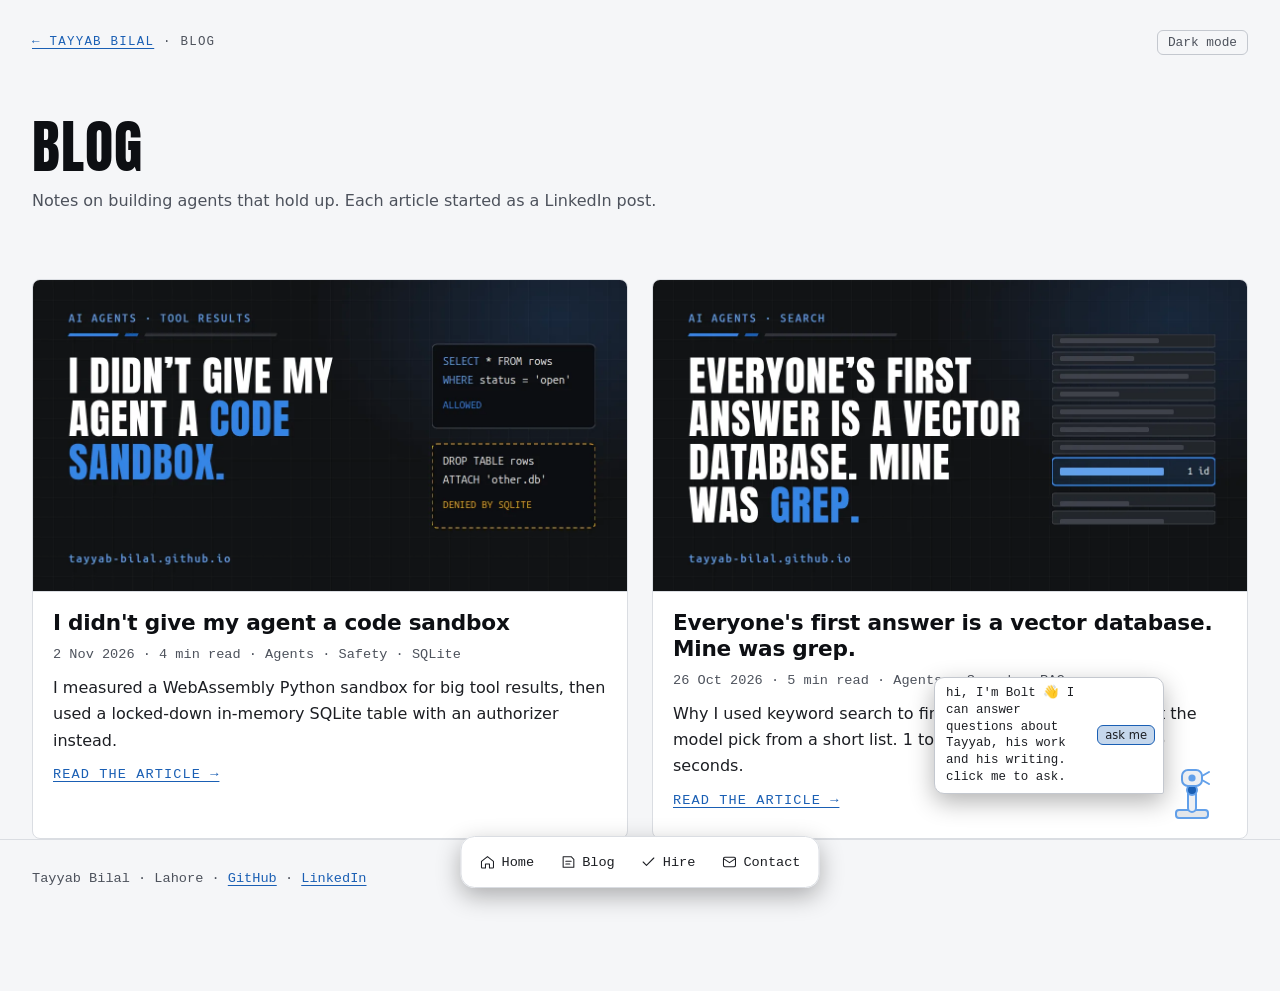
==== commit 70567cc3: "Bolt: entity-aware facts, verbatim contact answers, clean offline lines" ====
--- a/blog/index.html
+++ b/blog/index.html
@@ -20,7 +20,7 @@
 <link rel="preconnect" href="https://fonts.googleapis.com">
 <link rel="preconnect" href="https://fonts.gstatic.com" crossorigin>
 <link href="https://fonts.googleapis.com/css2?family=Anton&family=Ubuntu+Sans:wght@400;500;600&family=Ubuntu+Sans+Mono:wght@400;500&display=swap" rel="stylesheet">
-<link rel="stylesheet" href="../assets/style.css?v=20261103">
+<link rel="stylesheet" href="../assets/style.css?v=20261104">
 </head>
 <body class="blog">
 <a class="skip" href="#main">Skip to content</a>
@@ -63,8 +63,9 @@
   <a href="../work.html"><svg viewBox="0 0 24 24" aria-hidden="true"><path d="M4 12l5 5L20 6"/></svg><span>Hire</span></a>
   <a href="../index.html#contact"><svg viewBox="0 0 24 24" aria-hidden="true"><rect x="3" y="5" width="18" height="14" rx="2"/><path d="M3 7l9 6 9-6"/></svg><span>Contact</span></a>
 </nav>
+<script src="../assets/hit.js" defer></script>
 <script src="../assets/blog.js"></script>
 <script src="../assets/bolt-lines.js?v=20261031"></script>
-<script src="../assets/pet.js?v=20261031"></script>
+<script src="../assets/pet.js?v=20261109"></script>
 </body>
 </html>
--- a/assets/style.css
+++ b/assets/style.css
@@ -255,9 +255,7 @@
 
 footer { padding: 28px 0 8px; color: var(--text-2); font-size: .85rem; font-family: var(--mono); border-top: 1px solid var(--line); }
 
-/* Floating bottom dock, like his desktop. Hidden on the first screen so it never covers the hero. */
-.dock { transition: opacity .2s, transform .2s; }
-.dock.away { opacity: 0; pointer-events: none; transform: translate(-50%, 20px); }
+/* Floating bottom dock, like his desktop. Always visible. */
 .dock {
   position: fixed; left: 50%; transform: translateX(-50%); z-index: 20;
   bottom: calc(12px + env(safe-area-inset-bottom));
